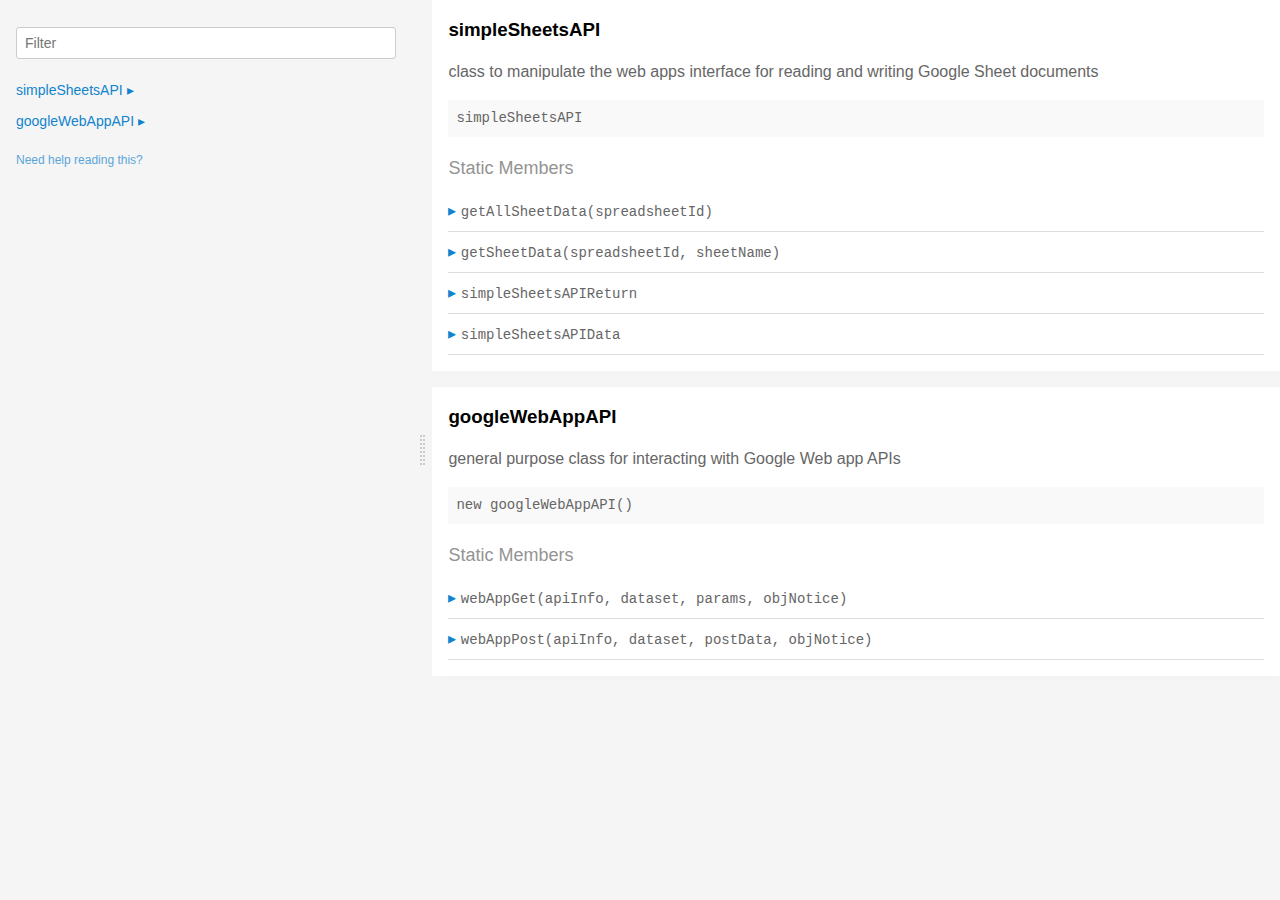
==== doc/index.html @ b805a450 "began JSdoc work" ====
<!doctype html>
<html>
<head>
  <meta charset='utf-8'>
  <title>  | Documentation</title>
  <meta name='viewport' content='width=device-width,initial-scale=1'>
  <link href='assets/bass.css' rel='stylesheet'>
  <link href='assets/style.css' rel='stylesheet'>
  <link href='assets/github.css' rel='stylesheet'>
  <link href='assets/split.css' rel='stylesheet'>
</head>
<body class='documentation m0'>
    <div class='flex'>
      <div id='split-left' class='overflow-auto fs0 height-viewport-100'>
        <div class='py1 px2'>
          <h3 class='mb0 no-anchor'></h3>
          <div class='mb1'><code></code></div>
          <input
            placeholder='Filter'
            id='filter-input'
            class='col12 block input'
            type='text' />
          <div id='toc'>
            <ul class='list-reset h5 py1-ul'>
              
                
                <li><a
                  href='#simplesheetsapi'
                  class=" toggle-sibling">
                  simpleSheetsAPI
                  <span class='icon'>▸</span>
                </a>
                
                <div class='toggle-target display-none'>
                  
                  <ul class='list-reset py1-ul pl1'>
                    <li class='h5'><span>Static members</span></li>
                    
                      <li><a
                        href='#simplesheetsapigetallsheetdata'
                        class='regular pre-open'>
                        .getAllSheetData
                      </a></li>
                    
                      <li><a
                        href='#simplesheetsapigetsheetdata'
                        class='regular pre-open'>
                        .getSheetData
                      </a></li>
                    
                      <li><a
                        href='#simplesheetsapisimplesheetsapireturn'
                        class='regular pre-open'>
                        .simpleSheetsAPIReturn
                      </a></li>
                    
                      <li><a
                        href='#simplesheetsapisimplesheetsapidata'
                        class='regular pre-open'>
                        .simpleSheetsAPIData
                      </a></li>
                    
                    </ul>
                  
                  
                  
                  
                </div>
                
                </li>
              
                
                <li><a
                  href='#googlewebappapi'
                  class=" toggle-sibling">
                  googleWebAppAPI
                  <span class='icon'>▸</span>
                </a>
                
                <div class='toggle-target display-none'>
                  
                  <ul class='list-reset py1-ul pl1'>
                    <li class='h5'><span>Static members</span></li>
                    
                      <li><a
                        href='#googlewebappapiwebappget'
                        class='regular pre-open'>
                        .webAppGet
                      </a></li>
                    
                      <li><a
                        href='#googlewebappapiwebapppost'
                        class='regular pre-open'>
                        .webAppPost
                      </a></li>
                    
                    </ul>
                  
                  
                  
                  
                </div>
                
                </li>
              
            </ul>
          </div>
          <div class='mt1 h6 quiet'>
            <a href='https://documentation.js.org/reading-documentation.html'>Need help reading this?</a>
          </div>
        </div>
      </div>
      <div id='split-right' class='relative overflow-auto height-viewport-100'>
        
          
          <section class='p2 mb2 clearfix bg-white minishadow'>

  
  <div class='clearfix'>
    
    <h3 class='fl m0' id='simplesheetsapi'>
      simpleSheetsAPI
    </h3>
    
    
  </div>
  

  <p>class to manipulate the web apps interface for
reading and writing Google Sheet documents</p>

    <div class='pre p1 fill-light mt0'>simpleSheetsAPI</div>
  
  

  
  
  
  
  
  

  

  

  

  

  

  
    <div class='py1 quiet mt1 prose-big'>Static Members</div>
    <div class="clearfix">
  
    <div class='border-bottom' id='simplesheetsapigetallsheetdata'>
      <div class="clearfix small pointer toggle-sibling">
        <div class="py1 contain">
            <a class='icon pin-right py1 dark-link caret-right'>▸</a>
            <span class='code strong strong truncate'>getAllSheetData(spreadsheetId)</span>
        </div>
      </div>
      <div class="clearfix display-none toggle-target">
        <section class='p2 mb2 clearfix bg-white minishadow'>

  

  <p>retrieve data from all sheets in the Google Sheet document with the given ID</p>

    <div class='pre p1 fill-light mt0'>getAllSheetData(spreadsheetId: <a href="https://developer.mozilla.org/docs/Web/JavaScript/Reference/Global_Objects/String">string</a>): simpleSheetsAPIReturn</div>
  
  

  
  
  
  
  
  

  
    <div class='py1 quiet mt1 prose-big'>Parameters</div>
    <div class='prose'>
      
        <div class='space-bottom0'>
          <div>
            <span class='code bold'>spreadsheetId</span> <code class='quiet'>(<a href="https://developer.mozilla.org/docs/Web/JavaScript/Reference/Global_Objects/String">string</a>)</code>
	    the ID for the Google Sheet

          </div>
          
        </div>
      
    </div>
  

  

  
    
      <div class='py1 quiet mt1 prose-big'>Returns</div>
      <code>simpleSheetsAPIReturn</code>:
        

      
    
  

  

  
    <div class='py1 quiet mt1 prose-big'>Example</div>
    
      
      <pre class='p1 overflow-auto round fill-light'><span class="hljs-comment">// retrieve data from all sheets in sample data doc</span>
<span class="hljs-keyword">var</span> result = <span class="hljs-keyword">await</span> simpleSheetsAPI.getAllSheetData(<span class="hljs-string">'1NVd3tAgHhPZ5PZFN2A2h26mPoS2fPDk_aMVEnzCkE74'</span>);</pre>
    
  

  

  

  

  
</section>

      </div>
    </div>
  
    <div class='border-bottom' id='simplesheetsapigetsheetdata'>
      <div class="clearfix small pointer toggle-sibling">
        <div class="py1 contain">
            <a class='icon pin-right py1 dark-link caret-right'>▸</a>
            <span class='code strong strong truncate'>getSheetData(spreadsheetId, sheetName)</span>
        </div>
      </div>
      <div class="clearfix display-none toggle-target">
        <section class='p2 mb2 clearfix bg-white minishadow'>

  

  <p>retrieve data from the specified sheet in the Google Sheet document with the given ID</p>

    <div class='pre p1 fill-light mt0'>getSheetData(spreadsheetId: <a href="https://developer.mozilla.org/docs/Web/JavaScript/Reference/Global_Objects/String">string</a>, sheetName: <a href="https://developer.mozilla.org/docs/Web/JavaScript/Reference/Global_Objects/String">string</a>): simpleSheetsAPIReturn</div>
  
  

  
  
  
  
  
  

  
    <div class='py1 quiet mt1 prose-big'>Parameters</div>
    <div class='prose'>
      
        <div class='space-bottom0'>
          <div>
            <span class='code bold'>spreadsheetId</span> <code class='quiet'>(<a href="https://developer.mozilla.org/docs/Web/JavaScript/Reference/Global_Objects/String">string</a>)</code>
	    the ID for the Google Sheet

          </div>
          
        </div>
      
        <div class='space-bottom0'>
          <div>
            <span class='code bold'>sheetName</span> <code class='quiet'>(<a href="https://developer.mozilla.org/docs/Web/JavaScript/Reference/Global_Objects/String">string</a>)</code>
	    name of a sheet in the spreadsheet doc

          </div>
          
        </div>
      
    </div>
  

  

  
    
      <div class='py1 quiet mt1 prose-big'>Returns</div>
      <code>simpleSheetsAPIReturn</code>:
        

      
    
  

  

  
    <div class='py1 quiet mt1 prose-big'>Example</div>
    
      
      <pre class='p1 overflow-auto round fill-light'><span class="hljs-comment">// retrieve data from "basic" sheet in sample data doc</span>
<span class="hljs-keyword">var</span> result = <span class="hljs-keyword">await</span> simpleSheetsAPI.getSheetData(<span class="hljs-string">'1NVd3tAgHhPZ5PZFN2A2h26mPoS2fPDk_aMVEnzCkE74'</span>, <span class="hljs-string">'basic'</span>);</pre>
    
  

  

  

  

  
</section>

      </div>
    </div>
  
    <div class='border-bottom' id='simplesheetsapisimplesheetsapireturn'>
      <div class="clearfix small pointer toggle-sibling">
        <div class="py1 contain">
            <a class='icon pin-right py1 dark-link caret-right'>▸</a>
            <span class='code strong strong truncate'>simpleSheetsAPIReturn</span>
        </div>
      </div>
      <div class="clearfix display-none toggle-target">
        <section class='p2 mb2 clearfix bg-white minishadow'>

  

  <p>The return value for simpleSheetsAPI calls looks like this.</p>

    <div class='pre p1 fill-light mt0'>simpleSheetsAPIReturn</div>
  
    <p>
      Type:
      <a href="https://developer.mozilla.org/docs/Web/JavaScript/Reference/Global_Objects/Object">Object</a>
    </p>
  
  

  
  
  
  
  
  

  

  
    <div class='py1 quiet mt1 prose-big'>Properties</div>
    <div>
      
        <div class='space-bottom0'>
          <span class='code bold'>success</span> <code class='quiet'>(<a href="https://developer.mozilla.org/docs/Web/JavaScript/Reference/Global_Objects/Boolean">boolean</a>)</code>
          : success or failure of API call.

          
        </div>
      
        <div class='space-bottom0'>
          <span class='code bold'>data</span> <code class='quiet'>(simpleSheetsAPIData)</code>
          : the retrieved data (null if call failed).

          
        </div>
      
    </div>
  

  

  

  
    <div class='py1 quiet mt1 prose-big'>Example</div>
    
      
      <pre class='p1 overflow-auto round fill-light'><span class="hljs-comment">// successful result:</span>
{ <span class="hljs-attr">success</span>: <span class="hljs-literal">true</span>, <span class="hljs-attr">data</span>: {**see simpleSheetsAPIData**} }

<span class="hljs-comment">// failure result:</span>
{ <span class="hljs-attr">success</span>: <span class="hljs-literal">false</span>, <span class="hljs-attr">data</span>: <span class="hljs-literal">null</span> }</pre>
    
  

  

  

  

  
</section>

      </div>
    </div>
  
    <div class='border-bottom' id='simplesheetsapisimplesheetsapidata'>
      <div class="clearfix small pointer toggle-sibling">
        <div class="py1 contain">
            <a class='icon pin-right py1 dark-link caret-right'>▸</a>
            <span class='code strong strong truncate'>simpleSheetsAPIData</span>
        </div>
      </div>
      <div class="clearfix display-none toggle-target">
        <section class='p2 mb2 clearfix bg-white minishadow'>

  

  <p>the data in a simpleSheetsAPI return value</p>

    <div class='pre p1 fill-light mt0'>simpleSheetsAPIData</div>
  
    <p>
      Type:
      <a href="https://developer.mozilla.org/docs/Web/JavaScript/Reference/Global_Objects/Object">Object</a>
    </p>
  
  

  
  
  
  
  
  

  

  
    <div class='py1 quiet mt1 prose-big'>Properties</div>
    <div>
      
        <div class='space-bottom0'>
          <span class='code bold'>docname</span> <code class='quiet'>(<a href="https://developer.mozilla.org/docs/Web/JavaScript/Reference/Global_Objects/String">string</a>)</code>
          : name of Google Sheet document

          
        </div>
      
        <div class='space-bottom0'>
          <span class='code bold'>docid</span> <code class='quiet'>(<a href="https://developer.mozilla.org/docs/Web/JavaScript/Reference/Global_Objects/String">string</a>)</code>
          : Google Sheet ID

          
        </div>
      
        <div class='space-bottom0'>
          <span class='code bold'>sheetnames</span> <code class='quiet'>(<a href="https://developer.mozilla.org/docs/Web/JavaScript/Reference/Global_Objects/Array">array</a>)</code>
          : array of sheet names in document

          
        </div>
      
        <div class='space-bottom0'>
          <span class='code bold'>sheetdata</span> <code class='quiet'>(<a href="https://developer.mozilla.org/docs/Web/JavaScript/Reference/Global_Objects/Object">Object</a>)</code>
          : an object where each key represents a
sheet in the document.  Each key value is
a 2D array holding the sheet's data

          
        </div>
      
    </div>
  

  

  

  
    <div class='py1 quiet mt1 prose-big'>Example</div>
    
      
      <pre class='p1 overflow-auto round fill-light'>{
 <span class="hljs-string">"docname"</span>:<span class="hljs-string">"test sheet"</span>,
 <span class="hljs-string">"docid"</span>:<span class="hljs-string">"1NVd3tAgHhPZ5PZFN2A2h26mPoS2fPDk_aMVEnzCkE74"</span>,
 <span class="hljs-string">"sheetnames"</span>:[<span class="hljs-string">"basic"</span>],
 <span class="hljs-string">"sheetdata"</span>:{<span class="hljs-string">"basic"</span>:[[<span class="hljs-string">"this is A1"</span>,<span class="hljs-string">"this is B1"</span>],[<span class="hljs-string">"this is A2"</span>,<span class="hljs-string">"this is B2"</span>]]}}
}</pre>
    
  

  

  

  

  
</section>

      </div>
    </div>
  
</div>

  

  

  

  
</section>

          
        
          
          <section class='p2 mb2 clearfix bg-white minishadow'>

  
  <div class='clearfix'>
    
    <h3 class='fl m0' id='googlewebappapi'>
      googleWebAppAPI
    </h3>
    
    
  </div>
  

  <p>general purpose class for interacting with Google Web app APIs</p>

    <div class='pre p1 fill-light mt0'>new googleWebAppAPI()</div>
  
  

  
  
  
  
  
  

  

  

  

  

  

  
    <div class='py1 quiet mt1 prose-big'>Static Members</div>
    <div class="clearfix">
  
    <div class='border-bottom' id='googlewebappapiwebappget'>
      <div class="clearfix small pointer toggle-sibling">
        <div class="py1 contain">
            <a class='icon pin-right py1 dark-link caret-right'>▸</a>
            <span class='code strong strong truncate'>webAppGet(apiInfo, dataset, params, objNotice)</span>
        </div>
      </div>
      <div class="clearfix display-none toggle-target">
        <section class='p2 mb2 clearfix bg-white minishadow'>

  

  <p>send GET request to web app API</p>

    <div class='pre p1 fill-light mt0'>webAppGet(apiInfo: <a href="https://developer.mozilla.org/docs/Web/JavaScript/Reference/Global_Objects/Object">Object</a>, dataset: <a href="https://developer.mozilla.org/docs/Web/JavaScript/Reference/Global_Objects/String">string</a>, params: <a href="https://developer.mozilla.org/docs/Web/JavaScript/Reference/Global_Objects/Object">Object</a>, objNotice: <a href="https://developer.mozilla.org/docs/Web/JavaScript/Reference/Global_Objects/Object">Object</a>): <a href="https://developer.mozilla.org/docs/Web/JavaScript/Reference/Global_Objects/Object">Object</a></div>
  
  

  
  
  
  
  
  

  
    <div class='py1 quiet mt1 prose-big'>Parameters</div>
    <div class='prose'>
      
        <div class='space-bottom0'>
          <div>
            <span class='code bold'>apiInfo</span> <code class='quiet'>(<a href="https://developer.mozilla.org/docs/Web/JavaScript/Reference/Global_Objects/Object">Object</a>)</code>
	    {apikey: {string}, apibase: {string} - base URL for web app API}

          </div>
          
        </div>
      
        <div class='space-bottom0'>
          <div>
            <span class='code bold'>dataset</span> <code class='quiet'>(<a href="https://developer.mozilla.org/docs/Web/JavaScript/Reference/Global_Objects/String">string</a>)</code>
	    name of GET request

          </div>
          
        </div>
      
        <div class='space-bottom0'>
          <div>
            <span class='code bold'>params</span> <code class='quiet'>(<a href="https://developer.mozilla.org/docs/Web/JavaScript/Reference/Global_Objects/Object">Object</a>)</code>
	    query parameters

          </div>
          
        </div>
      
        <div class='space-bottom0'>
          <div>
            <span class='code bold'>objNotice</span> <code class='quiet'>(<a href="https://developer.mozilla.org/docs/Web/JavaScript/Reference/Global_Objects/Object">Object</a>)</code>
	    (optional) object with "reportError" callback for error reporting

          </div>
          
        </div>
      
    </div>
  

  

  
    
      <div class='py1 quiet mt1 prose-big'>Returns</div>
      <code><a href="https://developer.mozilla.org/docs/Web/JavaScript/Reference/Global_Objects/Object">Object</a></code>:
        {success: (boolean), data: (Object)}

      
    
  

  

  
    <div class='py1 quiet mt1 prose-big'>Example</div>
    
      
      <pre class='p1 overflow-auto round fill-light'><span class="hljs-comment">// use the simpleSheetAPI to request the data from the "basic" sheet in the sample Google document</span>
<span class="hljs-keyword">var</span> requestResult = <span class="hljs-keyword">await</span> googleWebAppAPI.webAppGet(
  {
     <span class="hljs-attr">apikey</span>: <span class="hljs-string">'simpleSheetAPI'</span>, 
     <span class="hljs-attr">apibase</span>: <span class="hljs-string">'https://script.google.com/macros/s/AKfycbyuX2ejECoEhRBp4Dqa8ncr032sW00SLmQAh0DdaT0XEYJrZh4/exec'</span>
  },
  <span class="hljs-string">'getsheetdata'</span>, 
   {
     <span class="hljs-attr">spreadsheetid</span>: <span class="hljs-string">'1NVd3tAgHhPZ5PZFN2A2h26mPoS2fPDk_aMVEnzCkE74'</span>,
     <span class="hljs-attr">sheetname</span>: <span class="hljs-string">'basic'</span>
   }
 );</pre>
    
  

  

  

  

  
</section>

      </div>
    </div>
  
    <div class='border-bottom' id='googlewebappapiwebapppost'>
      <div class="clearfix small pointer toggle-sibling">
        <div class="py1 contain">
            <a class='icon pin-right py1 dark-link caret-right'>▸</a>
            <span class='code strong strong truncate'>webAppPost(apiInfo, dataset, postData, objNotice)</span>
        </div>
      </div>
      <div class="clearfix display-none toggle-target">
        <section class='p2 mb2 clearfix bg-white minishadow'>

  

  <p>send POST request to web app API</p>

    <div class='pre p1 fill-light mt0'>webAppPost(apiInfo: <a href="https://developer.mozilla.org/docs/Web/JavaScript/Reference/Global_Objects/Object">Object</a>, dataset: <a href="https://developer.mozilla.org/docs/Web/JavaScript/Reference/Global_Objects/String">string</a>, postData: <a href="https://developer.mozilla.org/docs/Web/JavaScript/Reference/Global_Objects/Object">Object</a>, objNotice: <a href="https://developer.mozilla.org/docs/Web/JavaScript/Reference/Global_Objects/Object">Object</a>): <a href="https://developer.mozilla.org/docs/Web/JavaScript/Reference/Global_Objects/Object">Object</a></div>
  
  

  
  
  
  
  
  

  
    <div class='py1 quiet mt1 prose-big'>Parameters</div>
    <div class='prose'>
      
        <div class='space-bottom0'>
          <div>
            <span class='code bold'>apiInfo</span> <code class='quiet'>(<a href="https://developer.mozilla.org/docs/Web/JavaScript/Reference/Global_Objects/Object">Object</a>)</code>
	    {apikey: {string}, apibase: {string} - base URL for web app API}

          </div>
          
        </div>
      
        <div class='space-bottom0'>
          <div>
            <span class='code bold'>dataset</span> <code class='quiet'>(<a href="https://developer.mozilla.org/docs/Web/JavaScript/Reference/Global_Objects/String">string</a>)</code>
	    name of PUT request

          </div>
          
        </div>
      
        <div class='space-bottom0'>
          <div>
            <span class='code bold'>postData</span> <code class='quiet'>(<a href="https://developer.mozilla.org/docs/Web/JavaScript/Reference/Global_Objects/Object">Object</a>)</code>
	    data to be posted

          </div>
          
        </div>
      
        <div class='space-bottom0'>
          <div>
            <span class='code bold'>objNotice</span> <code class='quiet'>(<a href="https://developer.mozilla.org/docs/Web/JavaScript/Reference/Global_Objects/Object">Object</a>)</code>
	    (optional) object with "reportError" callback for error reporting

          </div>
          
        </div>
      
    </div>
  

  

  
    
      <div class='py1 quiet mt1 prose-big'>Returns</div>
      <code><a href="https://developer.mozilla.org/docs/Web/JavaScript/Reference/Global_Objects/Object">Object</a></code>:
        {success: (boolean), data: (Object)}

      
    
  

  

  

  

  

  

  
</section>

      </div>
    </div>
  
</div>

  

  

  

  
</section>

          
        
      </div>
    </div>
  <script src='assets/anchor.js'></script>
  <script src='assets/split.js'></script>
  <script src='assets/site.js'></script>
</body>
</html>
---- doc/assets/bass.css ----
/*! Basscss | http://basscss.com | MIT License */

.h1{ font-size: 2rem }
.h2{ font-size: 1.5rem }
.h3{ font-size: 1.25rem }
.h4{ font-size: 1rem }
.h5{ font-size: .875rem }
.h6{ font-size: .75rem }

.font-family-inherit{ font-family:inherit }
.font-size-inherit{ font-size:inherit }
.text-decoration-none{ text-decoration:none }

.bold{ font-weight: bold; font-weight: bold }
.regular{ font-weight:normal }
.italic{ font-style:italic }
.caps{ text-transform:uppercase; letter-spacing: .2em; }

.left-align{ text-align:left }
.center{ text-align:center }
.right-align{ text-align:right }
.justify{ text-align:justify }

.nowrap{ white-space:nowrap }
.break-word{ word-wrap:break-word }

.line-height-1{ line-height: 1 }
.line-height-2{ line-height: 1.125 }
.line-height-3{ line-height: 1.25 }
.line-height-4{ line-height: 1.5 }

.list-style-none{ list-style:none }
.underline{ text-decoration:underline }

.truncate{
  max-width:100%;
  overflow:hidden;
  text-overflow:ellipsis;
  white-space:nowrap;
}

.list-reset{
  list-style:none;
  padding-left:0;
}

.inline{ display:inline }
.block{ display:block }
.inline-block{ display:inline-block }
.table{ display:table }
.table-cell{ display:table-cell }

.overflow-hidden{ overflow:hidden }
.overflow-scroll{ overflow:scroll }
.overflow-auto{ overflow:auto }

.clearfix:before,
.clearfix:after{
  content:" ";
  display:table
}
.clearfix:after{ clear:both }

.left{ float:left }
.right{ float:right }

.fit{ max-width:100% }

.max-width-1{ max-width: 24rem }
.max-width-2{ max-width: 32rem }
.max-width-3{ max-width: 48rem }
.max-width-4{ max-width: 64rem }

.border-box{ box-sizing:border-box }

.align-baseline{ vertical-align:baseline }
.align-top{ vertical-align:top }
.align-middle{ vertical-align:middle }
.align-bottom{ vertical-align:bottom }

.m0{ margin:0 }
.mt0{ margin-top:0 }
.mr0{ margin-right:0 }
.mb0{ margin-bottom:0 }
.ml0{ margin-left:0 }
.mx0{ margin-left:0; margin-right:0 }
.my0{ margin-top:0; margin-bottom:0 }

.m1{ margin: .5rem }
.mt1{ margin-top: .5rem }
.mr1{ margin-right: .5rem }
.mb1{ margin-bottom: .5rem }
.ml1{ margin-left: .5rem }
.mx1{ margin-left: .5rem; margin-right: .5rem }
.my1{ margin-top: .5rem; margin-bottom: .5rem }

.m2{ margin: 1rem }
.mt2{ margin-top: 1rem }
.mr2{ margin-right: 1rem }
.mb2{ margin-bottom: 1rem }
.ml2{ margin-left: 1rem }
.mx2{ margin-left: 1rem; margin-right: 1rem }
.my2{ margin-top: 1rem; margin-bottom: 1rem }

.m3{ margin: 2rem }
.mt3{ margin-top: 2rem }
.mr3{ margin-right: 2rem }
.mb3{ margin-bottom: 2rem }
.ml3{ margin-left: 2rem }
.mx3{ margin-left: 2rem; margin-right: 2rem }
.my3{ margin-top: 2rem; margin-bottom: 2rem }

.m4{ margin: 4rem }
.mt4{ margin-top: 4rem }
.mr4{ margin-right: 4rem }
.mb4{ margin-bottom: 4rem }
.ml4{ margin-left: 4rem }
.mx4{ margin-left: 4rem; margin-right: 4rem }
.my4{ margin-top: 4rem; margin-bottom: 4rem }

.mxn1{ margin-left: -.5rem; margin-right: -.5rem; }
.mxn2{ margin-left: -1rem; margin-right: -1rem; }
.mxn3{ margin-left: -2rem; margin-right: -2rem; }
.mxn4{ margin-left: -4rem; margin-right: -4rem; }

.ml-auto{ margin-left:auto }
.mr-auto{ margin-right:auto }
.mx-auto{ margin-left:auto; margin-right:auto; }

.p0{ padding:0 }
.pt0{ padding-top:0 }
.pr0{ padding-right:0 }
.pb0{ padding-bottom:0 }
.pl0{ padding-left:0 }
.px0{ padding-left:0; padding-right:0 }
.py0{ padding-top:0;  padding-bottom:0 }

.p1{ padding: .5rem }
.pt1{ padding-top: .5rem }
.pr1{ padding-right: .5rem }
.pb1{ padding-bottom: .5rem }
.pl1{ padding-left: .5rem }
.py1{ padding-top: .5rem; padding-bottom: .5rem }
.px1{ padding-left: .5rem; padding-right: .5rem }

.p2{ padding: 1rem }
.pt2{ padding-top: 1rem }
.pr2{ padding-right: 1rem }
.pb2{ padding-bottom: 1rem }
.pl2{ padding-left: 1rem }
.py2{ padding-top: 1rem; padding-bottom: 1rem }
.px2{ padding-left: 1rem; padding-right: 1rem }

.p3{ padding: 2rem }
.pt3{ padding-top: 2rem }
.pr3{ padding-right: 2rem }
.pb3{ padding-bottom: 2rem }
.pl3{ padding-left: 2rem }
.py3{ padding-top: 2rem; padding-bottom: 2rem }
.px3{ padding-left: 2rem; padding-right: 2rem }

.p4{ padding: 4rem }
.pt4{ padding-top: 4rem }
.pr4{ padding-right: 4rem }
.pb4{ padding-bottom: 4rem }
.pl4{ padding-left: 4rem }
.py4{ padding-top: 4rem; padding-bottom: 4rem }
.px4{ padding-left: 4rem; padding-right: 4rem }

.col{
  float:left;
  box-sizing:border-box;
}

.col-right{
  float:right;
  box-sizing:border-box;
}

.col-1{
  width:8.33333%;
}

.col-2{
  width:16.66667%;
}

.col-3{
  width:25%;
}

.col-4{
  width:33.33333%;
}

.col-5{
  width:41.66667%;
}

.col-6{
  width:50%;
}

.col-7{
  width:58.33333%;
}

.col-8{
  width:66.66667%;
}

.col-9{
  width:75%;
}

.col-10{
  width:83.33333%;
}

.col-11{
  width:91.66667%;
}

.col-12{
  width:100%;
}
@media (min-width: 40em){

  .sm-col{
    float:left;
    box-sizing:border-box;
  }

  .sm-col-right{
    float:right;
    box-sizing:border-box;
  }

  .sm-col-1{
    width:8.33333%;
  }

  .sm-col-2{
    width:16.66667%;
  }

  .sm-col-3{
    width:25%;
  }

  .sm-col-4{
    width:33.33333%;
  }

  .sm-col-5{
    width:41.66667%;
  }

  .sm-col-6{
    width:50%;
  }

  .sm-col-7{
    width:58.33333%;
  }

  .sm-col-8{
    width:66.66667%;
  }

  .sm-col-9{
    width:75%;
  }

  .sm-col-10{
    width:83.33333%;
  }

  .sm-col-11{
    width:91.66667%;
  }

  .sm-col-12{
    width:100%;
  }

}
@media (min-width: 52em){

  .md-col{
    float:left;
    box-sizing:border-box;
  }

  .md-col-right{
    float:right;
    box-sizing:border-box;
  }

  .md-col-1{
    width:8.33333%;
  }

  .md-col-2{
    width:16.66667%;
  }

  .md-col-3{
    width:25%;
  }

  .md-col-4{
    width:33.33333%;
  }

  .md-col-5{
    width:41.66667%;
  }

  .md-col-6{
    width:50%;
  }

  .md-col-7{
    width:58.33333%;
  }

  .md-col-8{
    width:66.66667%;
  }

  .md-col-9{
    width:75%;
  }

  .md-col-10{
    width:83.33333%;
  }

  .md-col-11{
    width:91.66667%;
  }

  .md-col-12{
    width:100%;
  }

}
@media (min-width: 64em){

  .lg-col{
    float:left;
    box-sizing:border-box;
  }

  .lg-col-right{
    float:right;
    box-sizing:border-box;
  }

  .lg-col-1{
    width:8.33333%;
  }

  .lg-col-2{
    width:16.66667%;
  }

  .lg-col-3{
    width:25%;
  }

  .lg-col-4{
    width:33.33333%;
  }

  .lg-col-5{
    width:41.66667%;
  }

  .lg-col-6{
    width:50%;
  }

  .lg-col-7{
    width:58.33333%;
  }

  .lg-col-8{
    width:66.66667%;
  }

  .lg-col-9{
    width:75%;
  }

  .lg-col-10{
    width:83.33333%;
  }

  .lg-col-11{
    width:91.66667%;
  }

  .lg-col-12{
    width:100%;
  }

}
.flex{ display:-webkit-box; display:-webkit-flex; display:-ms-flexbox; display:flex }

@media (min-width: 40em){
  .sm-flex{ display:-webkit-box; display:-webkit-flex; display:-ms-flexbox; display:flex }
}

@media (min-width: 52em){
  .md-flex{ display:-webkit-box; display:-webkit-flex; display:-ms-flexbox; display:flex }
}

@media (min-width: 64em){
  .lg-flex{ display:-webkit-box; display:-webkit-flex; display:-ms-flexbox; display:flex }
}

.flex-column{ -webkit-box-orient:vertical; -webkit-box-direction:normal; -webkit-flex-direction:column; -ms-flex-direction:column; flex-direction:column }
.flex-wrap{ -webkit-flex-wrap:wrap; -ms-flex-wrap:wrap; flex-wrap:wrap }

.items-start{ -webkit-box-align:start; -webkit-align-items:flex-start; -ms-flex-align:start; -ms-grid-row-align:flex-start; align-items:flex-start }
.items-end{ -webkit-box-align:end; -webkit-align-items:flex-end; -ms-flex-align:end; -ms-grid-row-align:flex-end; align-items:flex-end }
.items-center{ -webkit-box-align:center; -webkit-align-items:center; -ms-flex-align:center; -ms-grid-row-align:center; align-items:center }
.items-baseline{ -webkit-box-align:baseline; -webkit-align-items:baseline; -ms-flex-align:baseline; -ms-grid-row-align:baseline; align-items:baseline }
.items-stretch{ -webkit-box-align:stretch; -webkit-align-items:stretch; -ms-flex-align:stretch; -ms-grid-row-align:stretch; align-items:stretch }

.self-start{ -webkit-align-self:flex-start; -ms-flex-item-align:start; align-self:flex-start }
.self-end{ -webkit-align-self:flex-end; -ms-flex-item-align:end; align-self:flex-end }
.self-center{ -webkit-align-self:center; -ms-flex-item-align:center; align-self:center }
.self-baseline{ -webkit-align-self:baseline; -ms-flex-item-align:baseline; align-self:baseline }
.self-stretch{ -webkit-align-self:stretch; -ms-flex-item-align:stretch; align-self:stretch }

.justify-start{ -webkit-box-pack:start; -webkit-justify-content:flex-start; -ms-flex-pack:start; justify-content:flex-start }
.justify-end{ -webkit-box-pack:end; -webkit-justify-content:flex-end; -ms-flex-pack:end; justify-content:flex-end }
.justify-center{ -webkit-box-pack:center; -webkit-justify-content:center; -ms-flex-pack:center; justify-content:center }
.justify-between{ -webkit-box-pack:justify; -webkit-justify-content:space-between; -ms-flex-pack:justify; justify-content:space-between }
.justify-around{ -webkit-justify-content:space-around; -ms-flex-pack:distribute; justify-content:space-around }

.content-start{ -webkit-align-content:flex-start; -ms-flex-line-pack:start; align-content:flex-start }
.content-end{ -webkit-align-content:flex-end; -ms-flex-line-pack:end; align-content:flex-end }
.content-center{ -webkit-align-content:center; -ms-flex-line-pack:center; align-content:center }
.content-between{ -webkit-align-content:space-between; -ms-flex-line-pack:justify; align-content:space-between }
.content-around{ -webkit-align-content:space-around; -ms-flex-line-pack:distribute; align-content:space-around }
.content-stretch{ -webkit-align-content:stretch; -ms-flex-line-pack:stretch; align-content:stretch }
.flex-auto{
  -webkit-box-flex:1;
  -webkit-flex:1 1 auto;
      -ms-flex:1 1 auto;
          flex:1 1 auto;
  min-width:0;
  min-height:0;
}
.flex-none{ -webkit-box-flex:0; -webkit-flex:none; -ms-flex:none; flex:none }
.fs0{ flex-shrink: 0 }

.order-0{ -webkit-box-ordinal-group:1; -webkit-order:0; -ms-flex-order:0; order:0 }
.order-1{ -webkit-box-ordinal-group:2; -webkit-order:1; -ms-flex-order:1; order:1 }
.order-2{ -webkit-box-ordinal-group:3; -webkit-order:2; -ms-flex-order:2; order:2 }
.order-3{ -webkit-box-ordinal-group:4; -webkit-order:3; -ms-flex-order:3; order:3 }
.order-last{ -webkit-box-ordinal-group:100000; -webkit-order:99999; -ms-flex-order:99999; order:99999 }

.relative{ position:relative }
.absolute{ position:absolute }
.fixed{ position:fixed }

.top-0{ top:0 }
.right-0{ right:0 }
.bottom-0{ bottom:0 }
.left-0{ left:0 }

.z1{ z-index: 1 }
.z2{ z-index: 2 }
.z3{ z-index: 3 }
.z4{ z-index: 4 }

.border{
  border-style:solid;
  border-width: 1px;
}

.border-top{
  border-top-style:solid;
  border-top-width: 1px;
}

.border-right{
  border-right-style:solid;
  border-right-width: 1px;
}

.border-bottom{
  border-bottom-style:solid;
  border-bottom-width: 1px;
}

.border-left{
  border-left-style:solid;
  border-left-width: 1px;
}

.border-none{ border:0 }

.rounded{ border-radius: 3px }
.circle{ border-radius:50% }

.rounded-top{ border-radius: 3px 3px 0 0 }
.rounded-right{ border-radius: 0 3px 3px 0 }
.rounded-bottom{ border-radius: 0 0 3px 3px }
.rounded-left{ border-radius: 3px 0 0 3px }

.not-rounded{ border-radius:0 }

.hide{
  position:absolute !important;
  height:1px;
  width:1px;
  overflow:hidden;
  clip:rect(1px, 1px, 1px, 1px);
}

@media (max-width: 40em){
  .xs-hide{ display:none !important }
}

@media (min-width: 40em) and (max-width: 52em){
  .sm-hide{ display:none !important }
}

@media (min-width: 52em) and (max-width: 64em){
  .md-hide{ display:none !important }
}

@media (min-width: 64em){
  .lg-hide{ display:none !important }
}

.display-none{ display:none !important }
---- doc/assets/style.css ----
.documentation {
  font-family: Helvetica, sans-serif;
  color: #666;
  line-height: 1.5;
  background: #f5f5f5;
}

.black {
  color: #666;
}

.bg-white {
  background-color: #fff;
}

h4 {
  margin: 20px 0 10px 0;
}

.documentation h3 {
  color: #000;
}

.border-bottom {
  border-color: #ddd;
}

a {
  color: #1184ce;
  text-decoration: none;
}

.documentation a[href]:hover {
  text-decoration: underline;
}

a:hover {
  cursor: pointer;
}

.py1-ul li {
  padding: 5px 0;
}

.max-height-100 {
  max-height: 100%;
}

.height-viewport-100 {
  height: 100vh;
}

section:target h3 {
  font-weight: 700;
}

.documentation td,
.documentation th {
  padding: 0.25rem 0.25rem;
}

h1:hover .anchorjs-link,
h2:hover .anchorjs-link,
h3:hover .anchorjs-link,
h4:hover .anchorjs-link {
  opacity: 1;
}

.fix-3 {
  width: 25%;
  max-width: 244px;
}

.fix-3 {
  width: 25%;
  max-width: 244px;
}

@media (min-width: 52em) {
  .fix-margin-3 {
    margin-left: 25%;
  }
}

.pre,
pre,
code,
.code {
  font-family: Source Code Pro, Menlo, Consolas, Liberation Mono, monospace;
  font-size: 14px;
}

.fill-light {
  background: #f9f9f9;
}

.width2 {
  width: 1rem;
}

.input {
  font-family: inherit;
  display: block;
  width: 100%;
  height: 2rem;
  padding: 0.5rem;
  margin-bottom: 1rem;
  border: 1px solid #ccc;
  font-size: 0.875rem;
  border-radius: 3px;
  box-sizing: border-box;
}

table {
  border-collapse: collapse;
}

.prose table th,
.prose table td {
  text-align: left;
  padding: 8px;
  border: 1px solid #ddd;
}

.prose table th:nth-child(1) {
  border-right: none;
}
.prose table th:nth-child(2) {
  border-left: none;
}

.prose table {
  border: 1px solid #ddd;
}

.prose-big {
  font-size: 18px;
  line-height: 30px;
}

.quiet {
  opacity: 0.7;
}

.minishadow {
  box-shadow: 2px 2px 10px #f3f3f3;
}
---- doc/assets/github.css ----
/*

github.com style (c) Vasily Polovnyov <vast@whiteants.net>

*/

.hljs {
  display: block;
  overflow-x: auto;
  padding: 0.5em;
  color: #333;
  background: #f8f8f8;
  -webkit-text-size-adjust: none;
}

.hljs-comment,
.diff .hljs-header,
.hljs-javadoc {
  color: #998;
  font-style: italic;
}

.hljs-keyword,
.css .rule .hljs-keyword,
.hljs-winutils,
.nginx .hljs-title,
.hljs-subst,
.hljs-request,
.hljs-status {
  color: #1184CE;
}

.hljs-number,
.hljs-hexcolor,
.ruby .hljs-constant {
  color: #ed225d;
}

.hljs-string,
.hljs-tag .hljs-value,
.hljs-phpdoc,
.hljs-dartdoc,
.tex .hljs-formula {
  color: #ed225d;
}

.hljs-title,
.hljs-id,
.scss .hljs-preprocessor {
  color: #900;
  font-weight: bold;
}

.hljs-list .hljs-keyword,
.hljs-subst {
  font-weight: normal;
}

.hljs-class .hljs-title,
.hljs-type,
.vhdl .hljs-literal,
.tex .hljs-command {
  color: #458;
  font-weight: bold;
}

.hljs-tag,
.hljs-tag .hljs-title,
.hljs-rules .hljs-property,
.django .hljs-tag .hljs-keyword {
  color: #000080;
  font-weight: normal;
}

.hljs-attribute,
.hljs-variable,
.lisp .hljs-body {
  color: #008080;
}

.hljs-regexp {
  color: #009926;
}

.hljs-symbol,
.ruby .hljs-symbol .hljs-string,
.lisp .hljs-keyword,
.clojure .hljs-keyword,
.scheme .hljs-keyword,
.tex .hljs-special,
.hljs-prompt {
  color: #990073;
}

.hljs-built_in {
  color: #0086b3;
}

.hljs-preprocessor,
.hljs-pragma,
.hljs-pi,
.hljs-doctype,
.hljs-shebang,
.hljs-cdata {
  color: #999;
  font-weight: bold;
}

.hljs-deletion {
  background: #fdd;
}

.hljs-addition {
  background: #dfd;
}

.diff .hljs-change {
  background: #0086b3;
}

.hljs-chunk {
  color: #aaa;
}
---- doc/assets/split.css ----
.gutter {
    background-color: #f5f5f5;
    background-repeat: no-repeat;
    background-position: 50%;
}

.gutter.gutter-vertical {
    background-image:  url('[data-uri]');
    cursor: ns-resize;
}

.gutter.gutter-horizontal {
    background-image:  url('[data-uri]');
    cursor: ew-resize;
}
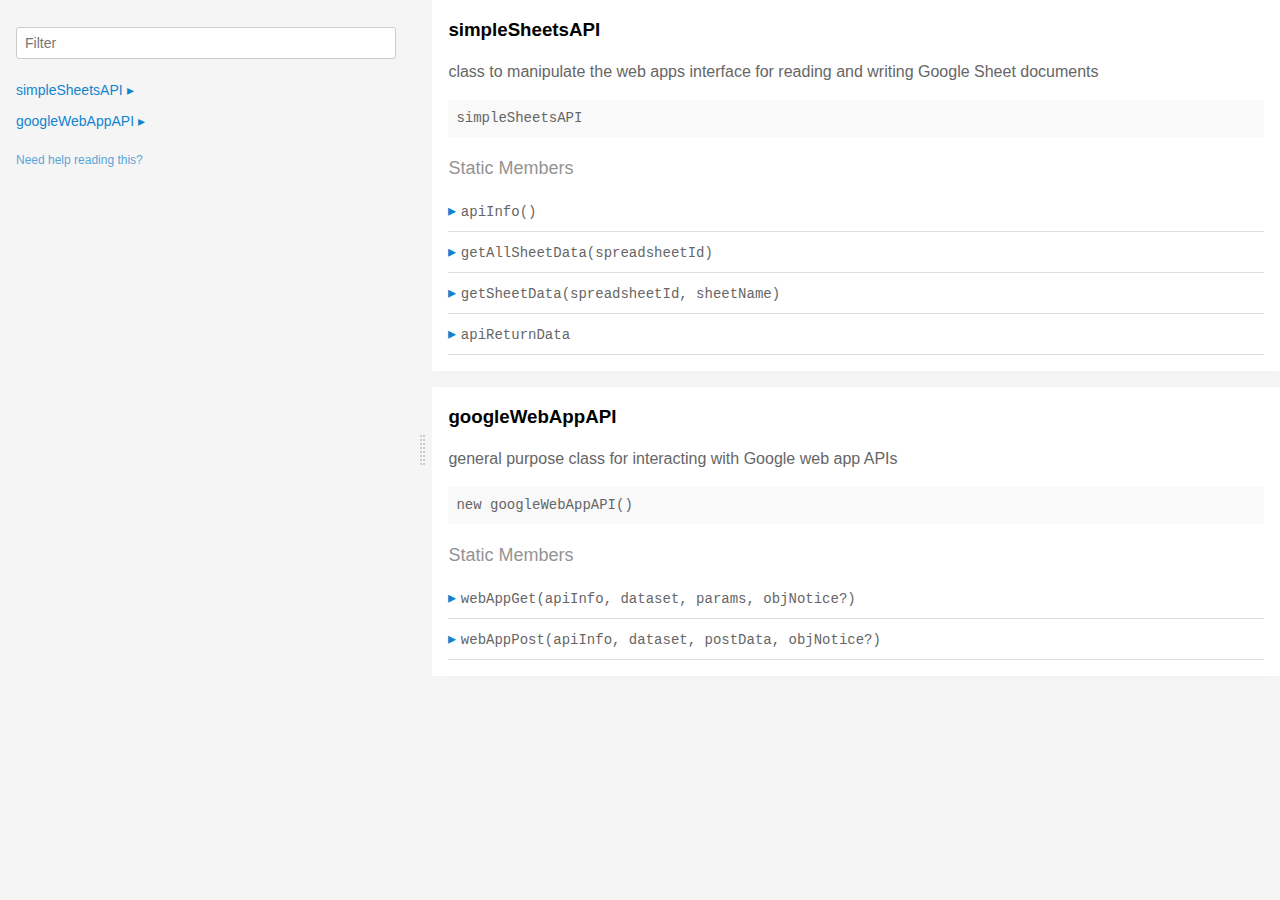
==== commit cd677678: "skeleton of presentation site" ====
--- a/doc/index.html
+++ b/doc/index.html
@@ -37,6 +37,12 @@
                     <li class='h5'><span>Static members</span></li>
                     
                       <li><a
+                        href='#simplesheetsapiapiinfo'
+                        class='regular pre-open'>
+                        .apiInfo
+                      </a></li>
+                    
+                      <li><a
                         href='#simplesheetsapigetallsheetdata'
                         class='regular pre-open'>
                         .getAllSheetData
@@ -49,15 +55,9 @@
                       </a></li>
                     
                       <li><a
-                        href='#simplesheetsapisimplesheetsapireturn'
+                        href='#simplesheetsapiapireturndata'
                         class='regular pre-open'>
-                        .simpleSheetsAPIReturn
-                      </a></li>
-                    
-                      <li><a
-                        href='#simplesheetsapisimplesheetsapidata'
-                        class='regular pre-open'>
-                        .simpleSheetsAPIData
+                        .apiReturnData
                       </a></li>
                     
                     </ul>
@@ -154,6 +154,70 @@
     <div class='py1 quiet mt1 prose-big'>Static Members</div>
     <div class="clearfix">
   
+    <div class='border-bottom' id='simplesheetsapiapiinfo'>
+      <div class="clearfix small pointer toggle-sibling">
+        <div class="py1 contain">
+            <a class='icon pin-right py1 dark-link caret-right'>▸</a>
+            <span class='code strong strong truncate'>apiInfo()</span>
+        </div>
+      </div>
+      <div class="clearfix display-none toggle-target">
+        <section class='p2 mb2 clearfix bg-white minishadow'>
+
+  
+
+  <p>Configuration information for use with the web app API.<br>
+Note these values should not be changed unless you are using your own web app API</p>
+
+    <div class='pre p1 fill-light mt0'>apiInfo(): <a href="https://developer.mozilla.org/docs/Web/JavaScript/Reference/Global_Objects/Object">Object</a></div>
+  
+  
+
+  
+  
+  
+  
+  
+  
+
+  
+
+  
+
+  
+    
+      <div class='py1 quiet mt1 prose-big'>Returns</div>
+      <code><a href="https://developer.mozilla.org/docs/Web/JavaScript/Reference/Global_Objects/Object">Object</a></code>:
+        {apkey: (string) key for web app API, apibase: (string) base URL for web app API}
+
+      
+    
+  
+
+  
+
+  
+    <div class='py1 quiet mt1 prose-big'>Example</div>
+    
+      
+      <pre class='p1 overflow-auto round fill-light'><span class="hljs-keyword">var</span> info = simpleSheetsAPI.apiInfo();
+<span class="hljs-comment">// info.apikey = 'simpleSheetAPI'</span>
+<span class="hljs-comment">// info.apibase = 'https://script.google.com/macros/s/AKfycbyuX2ejECoEhRBp4Dqa8ncr032sW00SLmQAh0DdaT0XEYJrZh4/exec'</span></pre>
+    
+  
+
+  
+
+  
+
+  
+
+  
+</section>
+
+      </div>
+    </div>
+  
     <div class='border-bottom' id='simplesheetsapigetallsheetdata'>
       <div class="clearfix small pointer toggle-sibling">
         <div class="py1 contain">
@@ -166,9 +230,9 @@
 
   
 
-  <p>retrieve data from all sheets in the Google Sheet document with the given ID</p>
-
-    <div class='pre p1 fill-light mt0'>getAllSheetData(spreadsheetId: <a href="https://developer.mozilla.org/docs/Web/JavaScript/Reference/Global_Objects/String">string</a>): simpleSheetsAPIReturn</div>
+  <p>retrieve data from all sheets in the Google Sheet document with the given ID (asynchronous)</p>
+
+    <div class='pre p1 fill-light mt0'>getAllSheetData(spreadsheetId: <a href="https://developer.mozilla.org/docs/Web/JavaScript/Reference/Global_Objects/String">string</a>): <a href="https://developer.mozilla.org/docs/Web/JavaScript/Reference/Global_Objects/Object">Object</a></div>
   
   
 
@@ -200,8 +264,10 @@
   
     
       <div class='py1 quiet mt1 prose-big'>Returns</div>
-      <code>simpleSheetsAPIReturn</code>:
-        
+      <code><a href="https://developer.mozilla.org/docs/Web/JavaScript/Reference/Global_Objects/Object">Object</a></code>:
+        {success: boolean, data: see 
+<a href="#simplesheetsapiapireturndata">apiReturnData</a>
+}
 
       
     
@@ -214,7 +280,10 @@
     
       
       <pre class='p1 overflow-auto round fill-light'><span class="hljs-comment">// retrieve data from all sheets in sample data doc</span>
-<span class="hljs-keyword">var</span> result = <span class="hljs-keyword">await</span> simpleSheetsAPI.getAllSheetData(<span class="hljs-string">'1NVd3tAgHhPZ5PZFN2A2h26mPoS2fPDk_aMVEnzCkE74'</span>);</pre>
+<span class="hljs-keyword">var</span> result = <span class="hljs-keyword">await</span> simpleSheetsAPI.getAllSheetData(<span class="hljs-string">'1NVd3tAgHhPZ5PZFN2A2h26mPoS2fPDk_aMVEnzCkE74'</span>);
+<span class="hljs-comment">// result.success = true if call succeeded</span>
+<span class="hljs-comment">// result.data = object of type apiReturnData if success, otherwise null</span>
+<span class="hljs-comment">// result.details - string describing result, contains an error message if success is false</span></pre>
     
   
 
@@ -242,9 +311,9 @@
 
   
 
-  <p>retrieve data from the specified sheet in the Google Sheet document with the given ID</p>
-
-    <div class='pre p1 fill-light mt0'>getSheetData(spreadsheetId: <a href="https://developer.mozilla.org/docs/Web/JavaScript/Reference/Global_Objects/String">string</a>, sheetName: <a href="https://developer.mozilla.org/docs/Web/JavaScript/Reference/Global_Objects/String">string</a>): simpleSheetsAPIReturn</div>
+  <p>retrieve data from the specified sheet in the Google Sheet document with the given ID (asynchronous)</p>
+
+    <div class='pre p1 fill-light mt0'>getSheetData(spreadsheetId: <a href="https://developer.mozilla.org/docs/Web/JavaScript/Reference/Global_Objects/String">string</a>, sheetName: <a href="https://developer.mozilla.org/docs/Web/JavaScript/Reference/Global_Objects/String">string</a>): <a href="https://developer.mozilla.org/docs/Web/JavaScript/Reference/Global_Objects/Object">Object</a></div>
   
   
 
@@ -285,8 +354,10 @@
   
     
       <div class='py1 quiet mt1 prose-big'>Returns</div>
-      <code>simpleSheetsAPIReturn</code>:
-        
+      <code><a href="https://developer.mozilla.org/docs/Web/JavaScript/Reference/Global_Objects/Object">Object</a></code>:
+        {success: boolean, data: see 
+<a href="#simplesheetsapiapireturndata">apiReturnData</a>
+}
 
       
     
@@ -299,7 +370,10 @@
     
       
       <pre class='p1 overflow-auto round fill-light'><span class="hljs-comment">// retrieve data from "basic" sheet in sample data doc</span>
-<span class="hljs-keyword">var</span> result = <span class="hljs-keyword">await</span> simpleSheetsAPI.getSheetData(<span class="hljs-string">'1NVd3tAgHhPZ5PZFN2A2h26mPoS2fPDk_aMVEnzCkE74'</span>, <span class="hljs-string">'basic'</span>);</pre>
+<span class="hljs-keyword">var</span> result = <span class="hljs-keyword">await</span> simpleSheetsAPI.getSheetData(<span class="hljs-string">'1NVd3tAgHhPZ5PZFN2A2h26mPoS2fPDk_aMVEnzCkE74'</span>, <span class="hljs-string">'basic'</span>);
+<span class="hljs-comment">// result.success - true if call succeeded</span>
+<span class="hljs-comment">// result.data - object of type apiReturnData if success, otherwise null</span>
+<span class="hljs-comment">// result.details - string describing result, contains an error message if success is false</span></pre>
     
   
 
@@ -315,11 +389,11 @@
       </div>
     </div>
   
-    <div class='border-bottom' id='simplesheetsapisimplesheetsapireturn'>
+    <div class='border-bottom' id='simplesheetsapiapireturndata'>
       <div class="clearfix small pointer toggle-sibling">
         <div class="py1 contain">
             <a class='icon pin-right py1 dark-link caret-right'>▸</a>
-            <span class='code strong strong truncate'>simpleSheetsAPIReturn</span>
+            <span class='code strong strong truncate'>apiReturnData</span>
         </div>
       </div>
       <div class="clearfix display-none toggle-target">
@@ -327,9 +401,9 @@
 
   
 
-  <p>The return value for simpleSheetsAPI calls looks like this.</p>
-
-    <div class='pre p1 fill-light mt0'>simpleSheetsAPIReturn</div>
+  <p>spreadsheet data returned from successful API call</p>
+
+    <div class='pre p1 fill-light mt0'>apiReturnData</div>
   
     <p>
       Type:
@@ -352,87 +426,6 @@
     <div>
       
         <div class='space-bottom0'>
-          <span class='code bold'>success</span> <code class='quiet'>(<a href="https://developer.mozilla.org/docs/Web/JavaScript/Reference/Global_Objects/Boolean">boolean</a>)</code>
-          : success or failure of API call.
-
-          
-        </div>
-      
-        <div class='space-bottom0'>
-          <span class='code bold'>data</span> <code class='quiet'>(simpleSheetsAPIData)</code>
-          : the retrieved data (null if call failed).
-
-          
-        </div>
-      
-    </div>
-  
-
-  
-
-  
-
-  
-    <div class='py1 quiet mt1 prose-big'>Example</div>
-    
-      
-      <pre class='p1 overflow-auto round fill-light'><span class="hljs-comment">// successful result:</span>
-{ <span class="hljs-attr">success</span>: <span class="hljs-literal">true</span>, <span class="hljs-attr">data</span>: {**see simpleSheetsAPIData**} }
-
-<span class="hljs-comment">// failure result:</span>
-{ <span class="hljs-attr">success</span>: <span class="hljs-literal">false</span>, <span class="hljs-attr">data</span>: <span class="hljs-literal">null</span> }</pre>
-    
-  
-
-  
-
-  
-
-  
-
-  
-</section>
-
-      </div>
-    </div>
-  
-    <div class='border-bottom' id='simplesheetsapisimplesheetsapidata'>
-      <div class="clearfix small pointer toggle-sibling">
-        <div class="py1 contain">
-            <a class='icon pin-right py1 dark-link caret-right'>▸</a>
-            <span class='code strong strong truncate'>simpleSheetsAPIData</span>
-        </div>
-      </div>
-      <div class="clearfix display-none toggle-target">
-        <section class='p2 mb2 clearfix bg-white minishadow'>
-
-  
-
-  <p>the data in a simpleSheetsAPI return value</p>
-
-    <div class='pre p1 fill-light mt0'>simpleSheetsAPIData</div>
-  
-    <p>
-      Type:
-      <a href="https://developer.mozilla.org/docs/Web/JavaScript/Reference/Global_Objects/Object">Object</a>
-    </p>
-  
-  
-
-  
-  
-  
-  
-  
-  
-
-  
-
-  
-    <div class='py1 quiet mt1 prose-big'>Properties</div>
-    <div>
-      
-        <div class='space-bottom0'>
           <span class='code bold'>docname</span> <code class='quiet'>(<a href="https://developer.mozilla.org/docs/Web/JavaScript/Reference/Global_Objects/String">string</a>)</code>
           : name of Google Sheet document
 
@@ -447,8 +440,8 @@
         </div>
       
         <div class='space-bottom0'>
-          <span class='code bold'>sheetnames</span> <code class='quiet'>(<a href="https://developer.mozilla.org/docs/Web/JavaScript/Reference/Global_Objects/Array">array</a>)</code>
-          : array of sheet names in document
+          <span class='code bold'>sheetnames</span> <code class='quiet'>(<a href="https://developer.mozilla.org/docs/Web/JavaScript/Reference/Global_Objects/Array">Array</a>&#x3C;<a href="https://developer.mozilla.org/docs/Web/JavaScript/Reference/Global_Objects/String">string</a>>)</code>
+          : array of sheet name(s) in document, only one element for getSheetData calls
 
           
         </div>
@@ -521,7 +514,7 @@
   </div>
   
 
-  <p>general purpose class for interacting with Google Web app APIs</p>
+  <p>general purpose class for interacting with Google web app APIs</p>
 
     <div class='pre p1 fill-light mt0'>new googleWebAppAPI()</div>
   
@@ -552,7 +545,7 @@
       <div class="clearfix small pointer toggle-sibling">
         <div class="py1 contain">
             <a class='icon pin-right py1 dark-link caret-right'>▸</a>
-            <span class='code strong strong truncate'>webAppGet(apiInfo, dataset, params, objNotice)</span>
+            <span class='code strong strong truncate'>webAppGet(apiInfo, dataset, params, objNotice?)</span>
         </div>
       </div>
       <div class="clearfix display-none toggle-target">
@@ -560,9 +553,9 @@
 
   
 
-  <p>send GET request to web app API</p>
-
-    <div class='pre p1 fill-light mt0'>webAppGet(apiInfo: <a href="https://developer.mozilla.org/docs/Web/JavaScript/Reference/Global_Objects/Object">Object</a>, dataset: <a href="https://developer.mozilla.org/docs/Web/JavaScript/Reference/Global_Objects/String">string</a>, params: <a href="https://developer.mozilla.org/docs/Web/JavaScript/Reference/Global_Objects/Object">Object</a>, objNotice: <a href="https://developer.mozilla.org/docs/Web/JavaScript/Reference/Global_Objects/Object">Object</a>): <a href="https://developer.mozilla.org/docs/Web/JavaScript/Reference/Global_Objects/Object">Object</a></div>
+  <p>send GET request to web app API (asynchronous)</p>
+
+    <div class='pre p1 fill-light mt0'>webAppGet(apiInfo: <a href="https://developer.mozilla.org/docs/Web/JavaScript/Reference/Global_Objects/Object">Object</a>, dataset: <a href="https://developer.mozilla.org/docs/Web/JavaScript/Reference/Global_Objects/String">string</a>, params: <a href="https://developer.mozilla.org/docs/Web/JavaScript/Reference/Global_Objects/Object">Object</a>, objNotice: <a href="https://developer.mozilla.org/docs/Web/JavaScript/Reference/Global_Objects/Object">Object</a>?): <a href="https://developer.mozilla.org/docs/Web/JavaScript/Reference/Global_Objects/Object">Object</a></div>
   
   
 
@@ -606,7 +599,7 @@
       
         <div class='space-bottom0'>
           <div>
-            <span class='code bold'>objNotice</span> <code class='quiet'>(<a href="https://developer.mozilla.org/docs/Web/JavaScript/Reference/Global_Objects/Object">Object</a>)</code>
+            <span class='code bold'>objNotice</span> <code class='quiet'>(<a href="https://developer.mozilla.org/docs/Web/JavaScript/Reference/Global_Objects/Object">Object</a>?)</code>
 	    (optional) object with "reportError" callback for error reporting
 
           </div>
@@ -665,7 +658,7 @@
       <div class="clearfix small pointer toggle-sibling">
         <div class="py1 contain">
             <a class='icon pin-right py1 dark-link caret-right'>▸</a>
-            <span class='code strong strong truncate'>webAppPost(apiInfo, dataset, postData, objNotice)</span>
+            <span class='code strong strong truncate'>webAppPost(apiInfo, dataset, postData, objNotice?)</span>
         </div>
       </div>
       <div class="clearfix display-none toggle-target">
@@ -673,9 +666,9 @@
 
   
 
-  <p>send POST request to web app API</p>
-
-    <div class='pre p1 fill-light mt0'>webAppPost(apiInfo: <a href="https://developer.mozilla.org/docs/Web/JavaScript/Reference/Global_Objects/Object">Object</a>, dataset: <a href="https://developer.mozilla.org/docs/Web/JavaScript/Reference/Global_Objects/String">string</a>, postData: <a href="https://developer.mozilla.org/docs/Web/JavaScript/Reference/Global_Objects/Object">Object</a>, objNotice: <a href="https://developer.mozilla.org/docs/Web/JavaScript/Reference/Global_Objects/Object">Object</a>): <a href="https://developer.mozilla.org/docs/Web/JavaScript/Reference/Global_Objects/Object">Object</a></div>
+  <p>send POST request to web app API (asynchronous)</p>
+
+    <div class='pre p1 fill-light mt0'>webAppPost(apiInfo: <a href="https://developer.mozilla.org/docs/Web/JavaScript/Reference/Global_Objects/Object">Object</a>, dataset: <a href="https://developer.mozilla.org/docs/Web/JavaScript/Reference/Global_Objects/String">string</a>, postData: <a href="https://developer.mozilla.org/docs/Web/JavaScript/Reference/Global_Objects/Object">Object</a>, objNotice: <a href="https://developer.mozilla.org/docs/Web/JavaScript/Reference/Global_Objects/Object">Object</a>?): <a href="https://developer.mozilla.org/docs/Web/JavaScript/Reference/Global_Objects/Object">Object</a></div>
   
   
 
@@ -719,7 +712,7 @@
       
         <div class='space-bottom0'>
           <div>
-            <span class='code bold'>objNotice</span> <code class='quiet'>(<a href="https://developer.mozilla.org/docs/Web/JavaScript/Reference/Global_Objects/Object">Object</a>)</code>
+            <span class='code bold'>objNotice</span> <code class='quiet'>(<a href="https://developer.mozilla.org/docs/Web/JavaScript/Reference/Global_Objects/Object">Object</a>?)</code>
 	    (optional) object with "reportError" callback for error reporting
 
           </div>
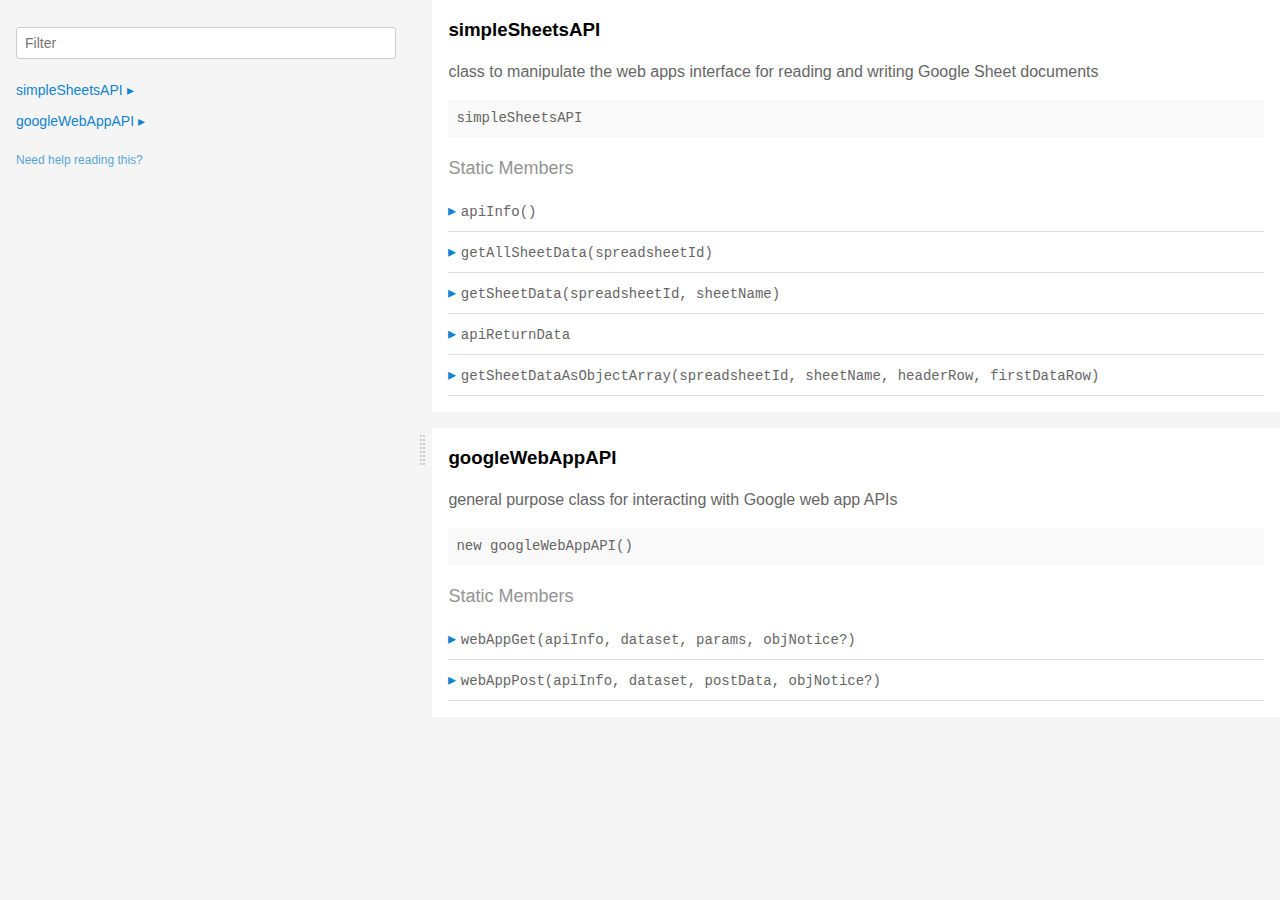
==== commit e5bb6604: "added FAFSA example" ====
--- a/doc/index.html
+++ b/doc/index.html
@@ -60,6 +60,12 @@
                         .apiReturnData
                       </a></li>
                     
+                      <li><a
+                        href='#simplesheetsapigetsheetdataasobjectarray'
+                        class='regular pre-open'>
+                        .getSheetDataAsObjectArray
+                      </a></li>
+                    
                     </ul>
                   
                   
@@ -487,6 +493,115 @@
       </div>
     </div>
   
+    <div class='border-bottom' id='simplesheetsapigetsheetdataasobjectarray'>
+      <div class="clearfix small pointer toggle-sibling">
+        <div class="py1 contain">
+            <a class='icon pin-right py1 dark-link caret-right'>▸</a>
+            <span class='code strong strong truncate'>getSheetDataAsObjectArray(spreadsheetId, sheetName, headerRow, firstDataRow)</span>
+        </div>
+      </div>
+      <div class="clearfix display-none toggle-target">
+        <section class='p2 mb2 clearfix bg-white minishadow'>
+
+  
+
+  <p>retrieve data as from the specified sheet in the Google Sheet document with the given ID (asynchronous).
+This differs from getSheetData as the data is packaged into an array of objects with object keys defined by a row from the spreadsheet.</p>
+
+    <div class='pre p1 fill-light mt0'>getSheetDataAsObjectArray(spreadsheetId: <a href="https://developer.mozilla.org/docs/Web/JavaScript/Reference/Global_Objects/String">string</a>, sheetName: <a href="https://developer.mozilla.org/docs/Web/JavaScript/Reference/Global_Objects/String">string</a>, headerRow: integer, firstDataRow: integer): <a href="https://developer.mozilla.org/docs/Web/JavaScript/Reference/Global_Objects/Array">Array</a>&#x3C;<a href="https://developer.mozilla.org/docs/Web/JavaScript/Reference/Global_Objects/Object">Object</a>></div>
+  
+  
+
+  
+  
+  
+  
+  
+  
+
+  
+    <div class='py1 quiet mt1 prose-big'>Parameters</div>
+    <div class='prose'>
+      
+        <div class='space-bottom0'>
+          <div>
+            <span class='code bold'>spreadsheetId</span> <code class='quiet'>(<a href="https://developer.mozilla.org/docs/Web/JavaScript/Reference/Global_Objects/String">string</a>)</code>
+	    the ID for the Google Sheet
+
+          </div>
+          
+        </div>
+      
+        <div class='space-bottom0'>
+          <div>
+            <span class='code bold'>sheetName</span> <code class='quiet'>(<a href="https://developer.mozilla.org/docs/Web/JavaScript/Reference/Global_Objects/String">string</a>)</code>
+	    name of a sheet in the spreadsheet doc
+
+          </div>
+          
+        </div>
+      
+        <div class='space-bottom0'>
+          <div>
+            <span class='code bold'>headerRow</span> <code class='quiet'>(integer)</code>
+	    row number (0 based) of header names in spreadsheet data
+
+          </div>
+          
+        </div>
+      
+        <div class='space-bottom0'>
+          <div>
+            <span class='code bold'>firstDataRow</span> <code class='quiet'>(integer)</code>
+	    row number (0 based) of the beginning of the content data.
+<br>
+
+
+The following rows are assumed to all be content data
+
+          </div>
+          
+        </div>
+      
+    </div>
+  
+
+  
+
+  
+    
+      <div class='py1 quiet mt1 prose-big'>Returns</div>
+      <code><a href="https://developer.mozilla.org/docs/Web/JavaScript/Reference/Global_Objects/Array">Array</a>&#x3C;<a href="https://developer.mozilla.org/docs/Web/JavaScript/Reference/Global_Objects/Object">Object</a>></code>:
+        result - array of objects where each fieldname is from the header row
+
+      
+    
+  
+
+  
+
+  
+    <div class='py1 quiet mt1 prose-big'>Example</div>
+    
+      
+      <pre class='p1 overflow-auto round fill-light'><span class="hljs-comment">// retrieve sample FAFSA data</span>
+fafsaData = <span class="hljs-keyword">await</span> simpleSheetsAPI.getSheetDataAsObjectArray(<span class="hljs-string">'1PEPzC9eNODx5IX6R7pJmWSk74rYbVkpx8Q3m_j7Ielk'</span>, FAFSA, <span class="hljs-number">2</span>, <span class="hljs-number">3</span>);
+<span class="hljs-comment">// result - [ {school: "ALASKA MIDDLE COLLEGE SCHOOL", city: "ANCHORAGE", state: "AK", completed: 23}, ...]</span></pre>
+    
+  
+
+  
+
+  
+
+  
+
+  
+</section>
+
+      </div>
+    </div>
+  
 </div>
 
   
